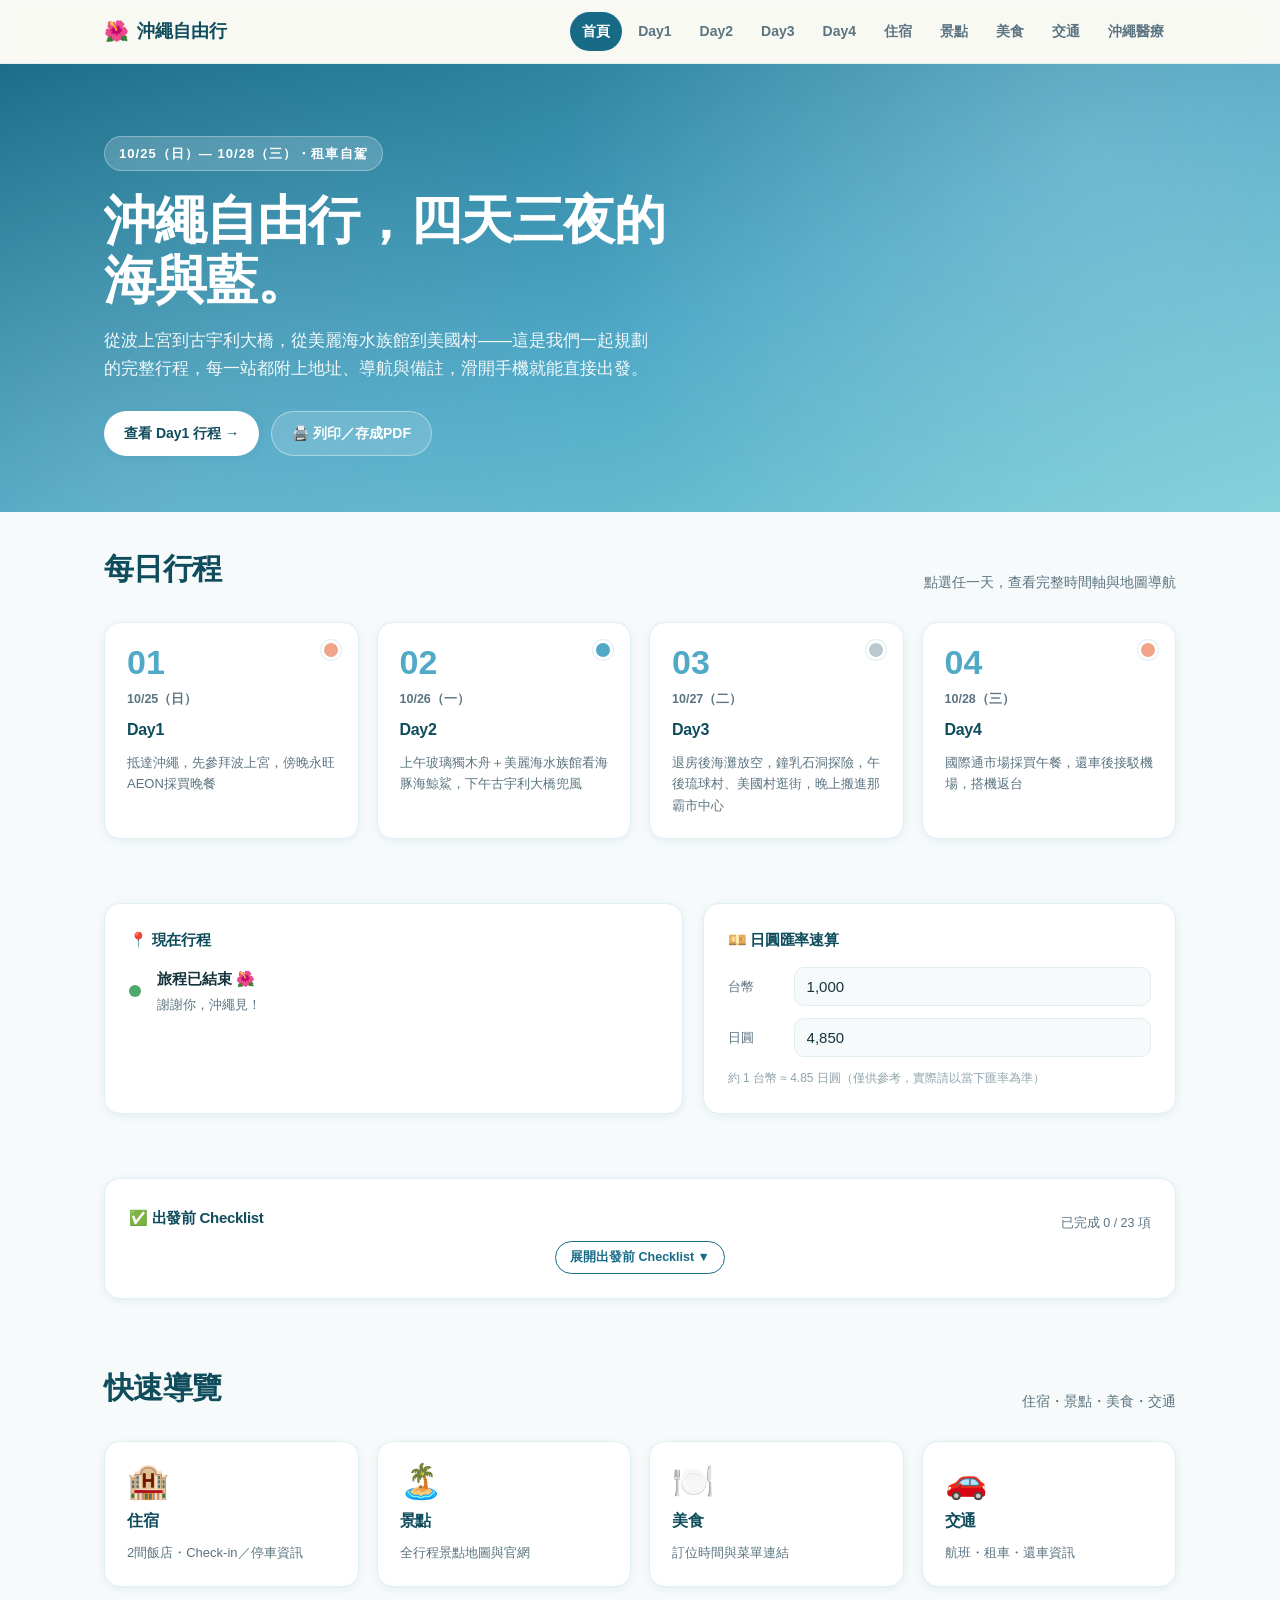
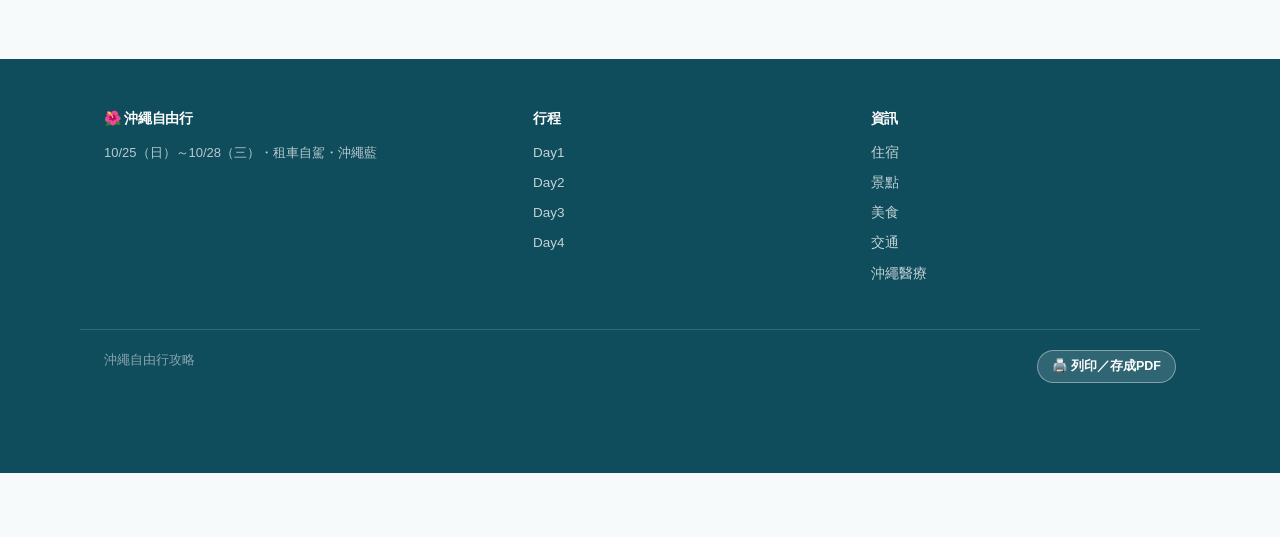
==== index.html @ fcba40c4 "Commit message" ====
<!DOCTYPE html>
<html lang="zh-Hant">
<head>
<meta charset="UTF-8">
<meta name="viewport" content="width=device-width, initial-scale=1.0, viewport-fit=cover">
<title>沖繩自由行攻略｜10/25–10/28</title>
<meta name="description" content="沖繩自由行完整攻略：每日時間軸、住宿、景點、美食、交通與 Google Maps 導航一次搞定。">
<link rel="stylesheet" href="assets/style.css">
</head>
<body>

<header class="site-header">
  <div class="container">
    <a href="index.html" class="brand"><span class="flag">🌺</span>沖繩自由行</a>
    <nav class="main-nav">
      <a href="index.html">首頁</a>
      <a href="day01.html">Day1</a>
      <a href="day02.html">Day2</a>
      <a href="day03.html">Day3</a>
      <a href="day04.html">Day4</a>
      <a href="hotel.html">住宿</a>
      <a href="attractions.html">景點</a>
      <a href="food.html">美食</a>
      <a href="traffic.html">交通</a>
      <a href="medical.html">沖繩醫療</a>
    </nav>
    <button class="nav-toggle" aria-label="選單">☰</button>
  </div>
</header>

<section class="hero">
  <div class="container">
    <span class="hero-eyebrow">10/25（日）— 10/28（三）・租車自駕</span>
    <h1>沖繩自由行，四天三夜的<br>海與藍。</h1>
    <p class="lead">從波上宮到古宇利大橋，從美麗海水族館到美國村——這是我們一起規劃的完整行程，每一站都附上地址、導航與備註，滑開手機就能直接出發。</p>
    <div class="btn-row">
      <a class="btn btn-primary" href="day01.html">查看 Day1 行程 →</a>
      <button class="btn btn-ghost" data-print>🖨️ 列印／存成PDF</button>
    </div>
  </div>
</section>

<section class="section-tight">
  <div class="container">
    <div class="section-head">
      <h2>每日行程</h2>
      <span class="sub">點選任一天，查看完整時間軸與地圖導航</span>
    </div>
    <div class="day-grid" id="day-grid"><!-- JS render --></div>
  </div>
</section>

<section class="section-tight">
  <div class="container">
    <div class="widget-grid">
      <div class="widget-card">
        <h3>📍 現在行程</h3>
        <div id="next-up-widget"><!-- JS render --></div>
      </div>
      <div class="widget-card">
        <h3>💴 日圓匯率速算</h3>
        <div class="converter-row">
          <label for="conv-twd">台幣</label>
          <input id="conv-twd" type="text" inputmode="decimal" placeholder="TWD">
        </div>
        <div class="converter-row">
          <label for="conv-jpy">日圓</label>
          <input id="conv-jpy" type="text" inputmode="decimal" placeholder="JPY">
        </div>
        <div class="converter-rate" id="conv-rate-label"></div>
      </div>
    </div>
  </div>
</section>

<section class="section-tight">
  <div class="container">
    <div class="widget-card">
      <div style="display:flex;justify-content:space-between;align-items:center;flex-wrap:wrap;gap:10px">
        <h3 style="margin-bottom:0">✅ 出發前 Checklist</h3>
        <span class="checklist-progress" id="checklist-progress"></span>
      </div>
      <div class="checklist-toggle-wrap">
        <button class="btn btn-outline btn-sm" id="checklist-toggle">展開出發前 Checklist ▼</button>
      </div>
      <div class="checklist-groups" id="checklist-groups"><!-- JS render --></div>
    </div>
  </div>
</section>

<section class="section-tight">
  <div class="container">
    <div class="section-head">
      <h2>快速導覽</h2>
      <span class="sub">住宿・景點・美食・交通</span>
    </div>
    <div class="day-grid">
      <a class="day-card" href="hotel.html"><div class="num">🏨</div><h3>住宿</h3><p>2間飯店・Check-in／停車資訊</p></a>
      <a class="day-card" href="attractions.html"><div class="num">🏝️</div><h3>景點</h3><p>全行程景點地圖與官網</p></a>
      <a class="day-card" href="food.html"><div class="num">🍽️</div><h3>美食</h3><p>訂位時間與菜單連結</p></a>
      <a class="day-card" href="traffic.html"><div class="num">🚗</div><h3>交通</h3><p>航班・租車・還車資訊</p></a>
    </div>
  </div>
</section>

<footer class="site-footer">
  <div class="container footer-grid">
    <div>
      <h4>🌺 沖繩自由行</h4>
      <p style="font-size:13px;color:rgba(255,255,255,.7)">10/25（日）～10/28（三）・租車自駕・沖繩藍</p>
    </div>
    <div>
      <h4>行程</h4>
      <a href="day01.html">Day1</a>
      <a href="day02.html">Day2</a>
      <a href="day03.html">Day3</a>
      <a href="day04.html">Day4</a>
    </div>
    <div>
      <h4>資訊</h4>
      <a href="hotel.html">住宿</a>
      <a href="attractions.html">景點</a>
      <a href="food.html">美食</a>
      <a href="traffic.html">交通</a>
      <a href="medical.html">沖繩醫療</a>
    </div>
  </div>
  <div class="container footer-bottom">
    <span>沖繩自由行攻略</span>
    <button class="btn btn-ghost btn-sm no-print" data-print>🖨️ 列印／存成PDF</button>
  </div>
</footer>

<script>const PAGE_TYPE = "index";</script>
<script src="assets/data.js"></script>
<script src="assets/render.js"></script>
<script src="assets/main.js"></script>
</body>
</html>
---- assets/style.css ----
/* =========================================================
   沖繩自由行網站 — 共用樣式
   風格：Apple 風格、留白、大圖片、乾淨排版
   色系：沖繩藍（乾淨柔和清爽）
   ========================================================= */

:root {
  /* Color System */
  --color-primary: #176B87;       /* 沖繩海洋藍 */
  --color-primary-dark: #0F4C5C;
  --color-primary-light: #4FA9C7;
  --color-lagoon: #7FD1D9;        /* 淺礁湖藍 */
  --color-sand: #FBF8F2;          /* 沙灘白 */
  --color-coral: #F2A488;         /* 珊瑚橘（強調色） */
  --color-bg: #F6FAFB;
  --color-surface: #FFFFFF;
  --color-border: #E1EEF2;
  --color-text: #16333D;
  --color-text-muted: #5B7480;
  --color-text-faint: #90A4AC;
  --color-success: #4FA96B;

  /* Typography */
  --font-display: -apple-system, BlinkMacSystemFont, "SF Pro Display", "PingFang TC", "Noto Sans TC", "Helvetica Neue", Arial, sans-serif;
  --font-body: -apple-system, BlinkMacSystemFont, "SF Pro Text", "PingFang TC", "Noto Sans TC", "Helvetica Neue", Arial, sans-serif;

  /* Layout */
  --radius-sm: 10px;
  --radius-md: 16px;
  --radius-lg: 24px;
  --shadow-sm: 0 2px 10px rgba(23, 107, 135, 0.08);
  --shadow-md: 0 8px 30px rgba(23, 107, 135, 0.12);
  --shadow-lg: 0 20px 60px rgba(23, 107, 135, 0.16);
  --max-width: 1120px;
  --header-height: 64px;
}

* { box-sizing: border-box; }
html { scroll-behavior: smooth; }

body {
  margin: 0;
  font-family: var(--font-body);
  background: var(--color-bg);
  color: var(--color-text);
  line-height: 1.65;
  -webkit-font-smoothing: antialiased;
  padding-bottom: 64px; /* space for mobile next-stop bar */
}

img { max-width: 100%; display: block; }

a { color: inherit; text-decoration: none; }

h1, h2, h3, h4 {
  font-family: var(--font-display);
  font-weight: 700;
  letter-spacing: -0.02em;
  margin: 0 0 .5em;
  color: var(--color-primary-dark);
}

p { margin: 0 0 1em; }

.container {
  max-width: var(--max-width);
  margin: 0 auto;
  padding: 0 24px;
}

/* ---------------- Header ---------------- */
.site-header {
  position: sticky;
  top: 0;
  z-index: 100;
  height: var(--header-height);
  display: flex;
  align-items: center;
  background: rgba(251, 248, 242, 0.82);
  backdrop-filter: saturate(180%) blur(16px);
  -webkit-backdrop-filter: saturate(180%) blur(16px);
  border-bottom: 1px solid var(--color-border);
}

.site-header .container {
  display: flex;
  align-items: center;
  justify-content: space-between;
  width: 100%;
}

.brand {
  font-family: var(--font-display);
  font-weight: 800;
  font-size: 18px;
  color: var(--color-primary-dark);
  display: flex;
  align-items: center;
  gap: 8px;
  white-space: nowrap;
}
.brand .flag { font-size: 20px; }

.nav-toggle {
  display: none;
  background: none;
  border: none;
  font-size: 24px;
  color: var(--color-primary-dark);
  cursor: pointer;
  padding: 8px;
}

.main-nav {
  display: flex;
  align-items: center;
  gap: 4px;
  flex-wrap: wrap;
}

.main-nav a {
  font-size: 14px;
  font-weight: 600;
  color: var(--color-text-muted);
  padding: 8px 12px;
  border-radius: 999px;
  transition: background .15s ease, color .15s ease;
  white-space: nowrap;
}

.main-nav a:hover,
.main-nav a.active {
  background: var(--color-primary);
  color: #fff;
}

/* ---------------- Hero ---------------- */
.hero {
  position: relative;
  padding: 72px 0 56px;
  overflow: hidden;
  background: linear-gradient(160deg, var(--color-primary) 0%, var(--color-primary-light) 55%, var(--color-lagoon) 100%);
  color: #fff;
}

.hero::after {
  content: "";
  position: absolute;
  inset: 0;
  background: radial-gradient(circle at 85% 20%, rgba(255,255,255,.18), transparent 45%),
              radial-gradient(circle at 10% 90%, rgba(255,255,255,.12), transparent 40%);
  pointer-events: none;
}

.hero .container { position: relative; z-index: 1; }

.hero-eyebrow {
  display: inline-flex;
  align-items: center;
  gap: 8px;
  font-size: 13px;
  font-weight: 700;
  letter-spacing: .08em;
  text-transform: uppercase;
  background: rgba(255,255,255,.18);
  border: 1px solid rgba(255,255,255,.3);
  padding: 6px 14px;
  border-radius: 999px;
  margin-bottom: 20px;
}

.hero h1 {
  color: #fff;
  font-size: clamp(32px, 5vw, 52px);
  line-height: 1.15;
  max-width: 720px;
  margin-bottom: 16px;
}

.hero p.lead {
  color: rgba(255,255,255,.92);
  font-size: 17px;
  max-width: 560px;
  margin-bottom: 28px;
}

.hero-day-hero {
  padding: 56px 0 40px;
}
.hero-day-hero .day-badge {
  display: inline-block;
  font-size: 15px;
  font-weight: 700;
  padding: 6px 16px;
  border-radius: 999px;
  background: rgba(255,255,255,.2);
  border: 1px solid rgba(255,255,255,.32);
  margin-bottom: 14px;
}
.hero-day-hero .meal-strip {
  display: flex;
  gap: 14px;
  flex-wrap: wrap;
  margin-top: 22px;
}
.hero-day-hero .meal-strip span {
  background: rgba(255,255,255,.14);
  border: 1px solid rgba(255,255,255,.25);
  border-radius: var(--radius-sm);
  padding: 10px 14px;
  font-size: 13px;
  line-height: 1.4;
}
.hero-day-hero .meal-strip b { display:block; font-size: 11px; opacity: .8; font-weight:600; margin-bottom:2px;}

/* ---------------- Buttons ---------------- */
.btn {
  display: inline-flex;
  align-items: center;
  gap: 8px;
  font-family: var(--font-display);
  font-weight: 600;
  font-size: 14px;
  padding: 11px 20px;
  border-radius: 999px;
  border: none;
  cursor: pointer;
  transition: transform .15s ease, box-shadow .15s ease, background .15s ease;
  white-space: nowrap;
}
.btn:active { transform: scale(.97); }

.btn-primary {
  background: #fff;
  color: var(--color-primary-dark);
  box-shadow: var(--shadow-sm);
}
.btn-primary:hover { box-shadow: var(--shadow-md); }

.btn-ghost {
  background: rgba(255,255,255,.14);
  color: #fff;
  border: 1px solid rgba(255,255,255,.4);
}
.btn-ghost:hover { background: rgba(255,255,255,.24); }

.btn-outline {
  background: transparent;
  color: var(--color-primary);
  border: 1.5px solid var(--color-primary);
}
.btn-outline:hover { background: var(--color-primary); color: #fff; }

.btn-sm { padding: 7px 14px; font-size: 12.5px; }

.btn-row { display: flex; gap: 12px; flex-wrap: wrap; }

/* ---------------- Sections ---------------- */
section { padding: 56px 0; }
.section-tight { padding: 32px 0; }

.section-head {
  display: flex;
  justify-content: space-between;
  align-items: flex-end;
  flex-wrap: wrap;
  gap: 12px;
  margin-bottom: 28px;
}
.section-head h2 { margin: 0; font-size: clamp(22px, 3vw, 30px); }
.section-head .sub { color: var(--color-text-muted); font-size: 14px; }

/* ---------------- Day Quick Nav Cards (index) ---------------- */
.day-grid {
  display: grid;
  grid-template-columns: repeat(4, 1fr);
  gap: 18px;
}
.day-card {
  background: var(--color-surface);
  border-radius: var(--radius-md);
  padding: 22px;
  box-shadow: var(--shadow-sm);
  border: 1px solid var(--color-border);
  transition: transform .18s ease, box-shadow .18s ease;
  position: relative;
  overflow: hidden;
}
.day-card:hover { transform: translateY(-4px); box-shadow: var(--shadow-md); }
.day-card .num {
  font-family: var(--font-display);
  font-size: 34px;
  font-weight: 800;
  color: var(--color-primary-light);
  line-height: 1;
  margin-bottom: 10px;
}
.day-card .date { font-size: 12.5px; color: var(--color-text-muted); font-weight: 600; margin-bottom: 8px; }
.day-card h3 { font-size: 16px; margin-bottom: 8px; }
.day-card p { font-size: 13px; color: var(--color-text-muted); margin-bottom: 0; }
.day-card .outfit-dot {
  position: absolute; top: 20px; right: 20px;
  width: 14px; height: 14px; border-radius: 50%;
  box-shadow: 0 0 0 3px #fff, 0 0 0 4px var(--color-border);
}
.day-card.is-today { border-color: var(--color-coral); box-shadow: 0 0 0 3px rgba(242,164,136,.3), var(--shadow-md); }
.day-card.is-today::before {
  content: "現在";
  position: absolute; top: 0; left: 0;
  background: var(--color-coral); color: #fff;
  font-size: 11px; font-weight: 700;
  padding: 4px 10px; border-bottom-right-radius: 10px;
}

/* ---------------- Utility widgets (index) ---------------- */
.widget-grid {
  display: grid;
  grid-template-columns: 1.1fr .9fr;
  gap: 20px;
}
.widget-card {
  background: var(--color-surface);
  border: 1px solid var(--color-border);
  border-radius: var(--radius-md);
  padding: 24px;
  box-shadow: var(--shadow-sm);
}
.widget-card h3 {
  font-size: 15px;
  display: flex; align-items: center; gap: 8px;
  margin-bottom: 14px;
}

/* next-up widget */
.next-up { display: flex; align-items: center; gap: 16px; }
.next-up .pulse-dot {
  width: 12px; height: 12px; border-radius: 50%;
  background: var(--color-coral);
  box-shadow: 0 0 0 0 rgba(242,164,136,.6);
  animation: pulse 1.8s infinite;
  flex-shrink: 0;
}
@keyframes pulse {
  0% { box-shadow: 0 0 0 0 rgba(242,164,136,.55); }
  70% { box-shadow: 0 0 0 12px rgba(242,164,136,0); }
  100% { box-shadow: 0 0 0 0 rgba(242,164,136,0); }
}
.next-up-title { font-weight: 700; font-size: 15px; margin-bottom: 2px; }
.next-up-meta { font-size: 13px; color: var(--color-text-muted); }

/* currency converter */
.converter-row { display: flex; align-items: center; gap: 10px; margin-bottom: 12px; }
.converter-row input {
  flex: 1;
  border: 1.5px solid var(--color-border);
  border-radius: var(--radius-sm);
  padding: 10px 12px;
  font-size: 15px;
  font-family: var(--font-body);
  background: var(--color-bg);
  color: var(--color-text);
}
.converter-row input:focus { outline: none; border-color: var(--color-primary-light); }
.converter-row label { font-size: 13px; color: var(--color-text-muted); width: 56px; }
.converter-rate { font-size: 12px; color: var(--color-text-faint); }
.converter-swap {
  border: none; background: var(--color-bg-alt, #EEF6F8); color: var(--color-primary);
  border-radius: 50%; width: 34px; height: 34px; cursor: pointer; font-size: 14px;
  display:flex; align-items:center; justify-content:center;
}

/* checklist */
.checklist-toggle-wrap { text-align: center; margin-top: 8px; }
.checklist-groups { display: none; margin-top: 18px; }
.checklist-groups.open { display: block; }
.checklist-group { margin-bottom: 18px; }
.checklist-group h4 { font-size: 13.5px; color: var(--color-primary); margin-bottom: 8px; }
.checklist-item {
  display: flex; align-items: center; gap: 10px;
  padding: 9px 0;
  border-bottom: 1px dashed var(--color-border);
  font-size: 14px;
}
.checklist-item input { width: 18px; height: 18px; accent-color: var(--color-primary); flex-shrink:0; }
.checklist-item.checked span { text-decoration: line-through; color: var(--color-text-faint); }
.checklist-progress { font-size: 12.5px; color: var(--color-text-muted); margin-top: 10px; }

/* ---------------- Timeline ---------------- */
.timeline {
  position: relative;
  margin-top: 8px;
  padding-left: 34px;
}
.timeline::before {
  content: "";
  position: absolute;
  left: 9px; top: 6px; bottom: 6px;
  width: 2px;
  background: linear-gradient(var(--color-primary-light), var(--color-lagoon));
  border-radius: 2px;
}
.timeline-item {
  position: relative;
  margin-bottom: 22px;
}
.timeline-item::before {
  content: "";
  position: absolute;
  left: -34px; top: 6px;
  width: 18px; height: 18px;
  border-radius: 50%;
  background: #fff;
  border: 3px solid var(--color-primary-light);
}
.timeline-item.is-current::before {
  border-color: var(--color-coral);
  background: var(--color-coral);
  box-shadow: 0 0 0 5px rgba(242,164,136,.28);
}
.timeline-item.is-current .stop-card { border-color: var(--color-coral); box-shadow: 0 0 0 3px rgba(242,164,136,.18), var(--shadow-md); }

.stop-card {
  background: var(--color-surface);
  border: 1px solid var(--color-border);
  border-radius: var(--radius-md);
  padding: 20px 22px;
  box-shadow: var(--shadow-sm);
}
.stop-time {
  display: inline-block;
  font-size: 12.5px;
  font-weight: 700;
  color: var(--color-primary);
  background: #EAF5F8;
  padding: 4px 10px;
  border-radius: 999px;
  margin-bottom: 10px;
  white-space: pre-line;
}
.stop-card.is-current .stop-time { background: var(--color-coral); color: #fff; }
.stop-title { font-size: 17px; font-weight: 700; margin-bottom: 6px; color: var(--color-text); }
.stop-detail { font-size: 14px; color: var(--color-text-muted); margin-bottom: 10px; white-space: pre-line; }
.stop-meta {
  display: flex; flex-wrap: wrap; gap: 8px 18px;
  font-size: 13px; color: var(--color-text-muted); margin-bottom: 10px;
}
.stop-meta .meta-item { display: flex; align-items: center; gap: 6px; }
.stop-address {
  font-size: 13px; color: var(--color-text-muted);
  background: var(--color-bg);
  border: 1px dashed var(--color-border);
  border-radius: var(--radius-sm);
  padding: 10px 12px;
  margin-bottom: 12px;
  white-space: pre-line;
}
.stop-note {
  font-size: 12.5px; color: var(--color-text-faint);
  white-space: pre-line;
  margin-bottom: 12px;
  border-left: 3px solid var(--color-lagoon);
  padding-left: 10px;
}
.stop-actions { display: flex; flex-wrap: wrap; gap: 8px; }
.chip-btn {
  display: inline-flex; align-items: center; gap: 6px;
  font-size: 12.5px; font-weight: 600;
  padding: 7px 12px;
  border-radius: 999px;
  border: 1px solid var(--color-border);
  background: var(--color-bg);
  color: var(--color-primary-dark);
  cursor: pointer;
  transition: background .15s ease, border-color .15s ease;
}
.chip-btn:hover { background: #EAF5F8; border-color: var(--color-primary-light); }
.chip-btn.copied { background: var(--color-success); color: #fff; border-color: var(--color-success); }

/* ---------------- Cards (attractions/food/hotel) ---------------- */
.card-grid {
  display: grid;
  grid-template-columns: repeat(3, 1fr);
  gap: 22px;
}
.card {
  background: var(--color-surface);
  border-radius: var(--radius-md);
  overflow: hidden;
  border: 1px solid var(--color-border);
  box-shadow: var(--shadow-sm);
  transition: transform .18s ease, box-shadow .18s ease;
  display: flex; flex-direction: column;
}
.card:hover { transform: translateY(-4px); box-shadow: var(--shadow-md); }
.card-media {
  aspect-ratio: 4 / 3;
  background: linear-gradient(135deg, var(--color-primary-light), var(--color-lagoon));
  position: relative;
  overflow: hidden;
  display: flex; align-items: center; justify-content: center;
}
.card-media img { width: 100%; height: 100%; object-fit: cover; }
.card-media .fallback-icon { font-size: 40px; color: rgba(255,255,255,.85); }
.card-media .day-tag {
  position: absolute; top: 10px; left: 10px;
  background: rgba(255,255,255,.92);
  color: var(--color-primary-dark);
  font-size: 11.5px; font-weight: 700;
  padding: 4px 10px; border-radius: 999px;
}
.card-body { padding: 18px 20px 20px; flex: 1; display: flex; flex-direction: column; }
.card-body h3 { font-size: 16.5px; margin-bottom: 6px; }
.card-body .type { font-size: 12.5px; color: var(--color-primary); font-weight: 600; margin-bottom: 8px; }
.card-body .stay { font-size: 12.5px; color: var(--color-text-faint); margin-bottom: 10px; }
.card-body .note { font-size: 12.5px; color: var(--color-text-muted); margin-bottom: 12px; }
.card-body .stop-address { margin-bottom: 12px; }
.card-actions { margin-top: auto; display: flex; flex-wrap: wrap; gap: 8px; }

/* Hotel detail card (bigger) */
.hotel-card {
  display: grid;
  grid-template-columns: 1fr 1.3fr;
  gap: 0;
  background: var(--color-surface);
  border-radius: var(--radius-lg);
  overflow: hidden;
  border: 1px solid var(--color-border);
  box-shadow: var(--shadow-sm);
  margin-bottom: 28px;
}
.hotel-card .card-media { aspect-ratio: auto; height: 100%; min-height: 260px; }
.hotel-card .hotel-body { padding: 30px 32px; }
.hotel-card .hotel-meta {
  display: grid; grid-template-columns: 1fr 1fr; gap: 14px 24px;
  margin: 18px 0; padding: 18px 0;
  border-top: 1px solid var(--color-border);
  border-bottom: 1px solid var(--color-border);
}
.hotel-meta .meta-label { font-size: 11.5px; color: var(--color-text-faint); font-weight: 700; text-transform: uppercase; letter-spacing: .04em; margin-bottom: 3px; }
.hotel-meta .meta-value { font-size: 13.5px; color: var(--color-text); }

/* ---------------- Traffic page ---------------- */
.flight-card {
  display: flex; justify-content: space-between; align-items: center;
  background: var(--color-surface);
  border: 1px solid var(--color-border);
  border-radius: var(--radius-md);
  padding: 22px 26px;
  margin-bottom: 16px;
  box-shadow: var(--shadow-sm);
  flex-wrap: wrap; gap: 14px;
}
.flight-card .leg-badge {
  font-size: 12px; font-weight: 700; color: #fff;
  background: var(--color-primary); padding: 5px 12px; border-radius: 999px;
}
.flight-card .route { font-size: 17px; font-weight: 700; margin: 8px 0 4px; }
.flight-card .flight-meta { font-size: 13px; color: var(--color-text-muted); }
.flight-card .flight-time { text-align: right; }
.flight-card .flight-time .big { font-size: 20px; font-weight: 800; color: var(--color-primary-dark); }

/* ---------------- Footer ---------------- */
.site-footer {
  background: var(--color-primary-dark);
  color: rgba(255,255,255,.85);
  padding: 48px 0 90px;
  margin-top: 40px;
}
.footer-grid {
  display: grid;
  grid-template-columns: 1.3fr 1fr 1fr;
  gap: 32px;
}
.site-footer h4 { color: #fff; font-size: 14px; margin-bottom: 12px; }
.site-footer a { color: rgba(255,255,255,.75); font-size: 13.5px; display: block; margin-bottom: 8px; }
.site-footer a:hover { color: #fff; }
.footer-bottom {
  margin-top: 36px; padding-top: 20px;
  border-top: 1px solid rgba(255,255,255,.15);
  font-size: 12.5px; color: rgba(255,255,255,.5);
  display: flex; justify-content: space-between; flex-wrap: wrap; gap: 8px;
}

/* ---------------- Mobile next-stop sticky bar ---------------- */
.mobile-next-bar {
  position: fixed; left: 0; right: 0; bottom: 0;
  background: rgba(23,107,135,.96);
  backdrop-filter: blur(10px);
  color: #fff;
  padding: 10px 16px;
  display: none;
  align-items: center; justify-content: space-between; gap: 12px;
  z-index: 200;
  box-shadow: 0 -6px 24px rgba(0,0,0,.15);
}
.mobile-next-bar .label { font-size: 11px; opacity: .8; }
.mobile-next-bar .title { font-size: 13.5px; font-weight: 700; }
.mobile-next-bar .btn { padding: 8px 14px; font-size: 12.5px; }

/* ---------------- Toast ---------------- */
.toast {
  position: fixed; left: 50%; bottom: 90px;
  transform: translate(-50%, 20px);
  background: var(--color-primary-dark);
  color: #fff;
  padding: 10px 18px;
  border-radius: 999px;
  font-size: 13px;
  opacity: 0;
  pointer-events: none;
  transition: opacity .25s ease, transform .25s ease;
  z-index: 300;
  white-space: nowrap;
}
.toast.show { opacity: 1; transform: translate(-50%, 0); }

/* ---------------- Print ---------------- */
@media print {
  .site-header, .site-footer, .mobile-next-bar, .toast, .no-print { display: none !important; }
  body { background: #fff; padding-bottom: 0; }
  .hero { background: none !important; color: var(--color-text) !important; padding: 20px 0; }
  .hero h1 { color: var(--color-text) !important; }
  .stop-card, .card, .hotel-card, .flight-card { box-shadow: none; border: 1px solid #ccc; break-inside: avoid; }
}

/* ---------------- Medical table ---------------- */
.med-table {
  width: 100%;
  border-collapse: collapse;
  background: var(--color-surface);
  border-radius: var(--radius-md);
  overflow: hidden;
  box-shadow: var(--shadow-sm);
  margin-bottom: 24px;
  font-size: 13.5px;
}
.med-table th {
  background: var(--color-primary);
  color: #fff;
  text-align: left;
  padding: 12px 14px;
  font-size: 12.5px;
}
.med-table td {
  padding: 12px 14px;
  border-bottom: 1px solid var(--color-border);
  color: var(--color-text-muted);
  vertical-align: top;
}
.med-table tr:last-child td { border-bottom: none; }
.simple-list { padding-left: 20px; margin: 0 0 8px; }
.simple-list li { margin-bottom: 8px; font-size: 14px; color: var(--color-text-muted); }

/* ---------------- Responsive table ---------------- */
@media (max-width: 680px) {
  .med-table { font-size: 12.5px; }
  .med-table th, .med-table td { padding: 9px 10px; }
}

/* ---------------- Responsive ---------------- */
@media (max-width: 980px) {
  .day-grid { grid-template-columns: repeat(2, 1fr); }
  .card-grid { grid-template-columns: repeat(2, 1fr); }
  .widget-grid { grid-template-columns: 1fr; }
  .hotel-card { grid-template-columns: 1fr; }
  .hotel-card .card-media { min-height: 200px; }
  .footer-grid { grid-template-columns: 1fr 1fr; }
}

@media (max-width: 680px) {
  .container { padding: 0 18px; }
  .main-nav {
    position: fixed; top: var(--header-height); left: 0; right: 0;
    background: var(--color-sand);
    flex-direction: column;
    align-items: stretch;
    padding: 10px 18px 18px;
    border-bottom: 1px solid var(--color-border);
    display: none;
    gap: 2px;
    max-height: calc(100vh - var(--header-height));
    overflow-y: auto;
  }
  .main-nav.open { display: flex; }
  .main-nav a { padding: 12px 14px; border-radius: 12px; }
  .nav-toggle { display: block; }
  .day-grid { grid-template-columns: 1fr 1fr; gap: 12px; }
  .card-grid { grid-template-columns: 1fr; }
  .hero { padding: 48px 0 40px; }
  .footer-grid { grid-template-columns: 1fr; }
  .mobile-next-bar { display: flex; }
  .btn, .chip-btn { min-height: 44px; }
  section { padding: 40px 0; }
}
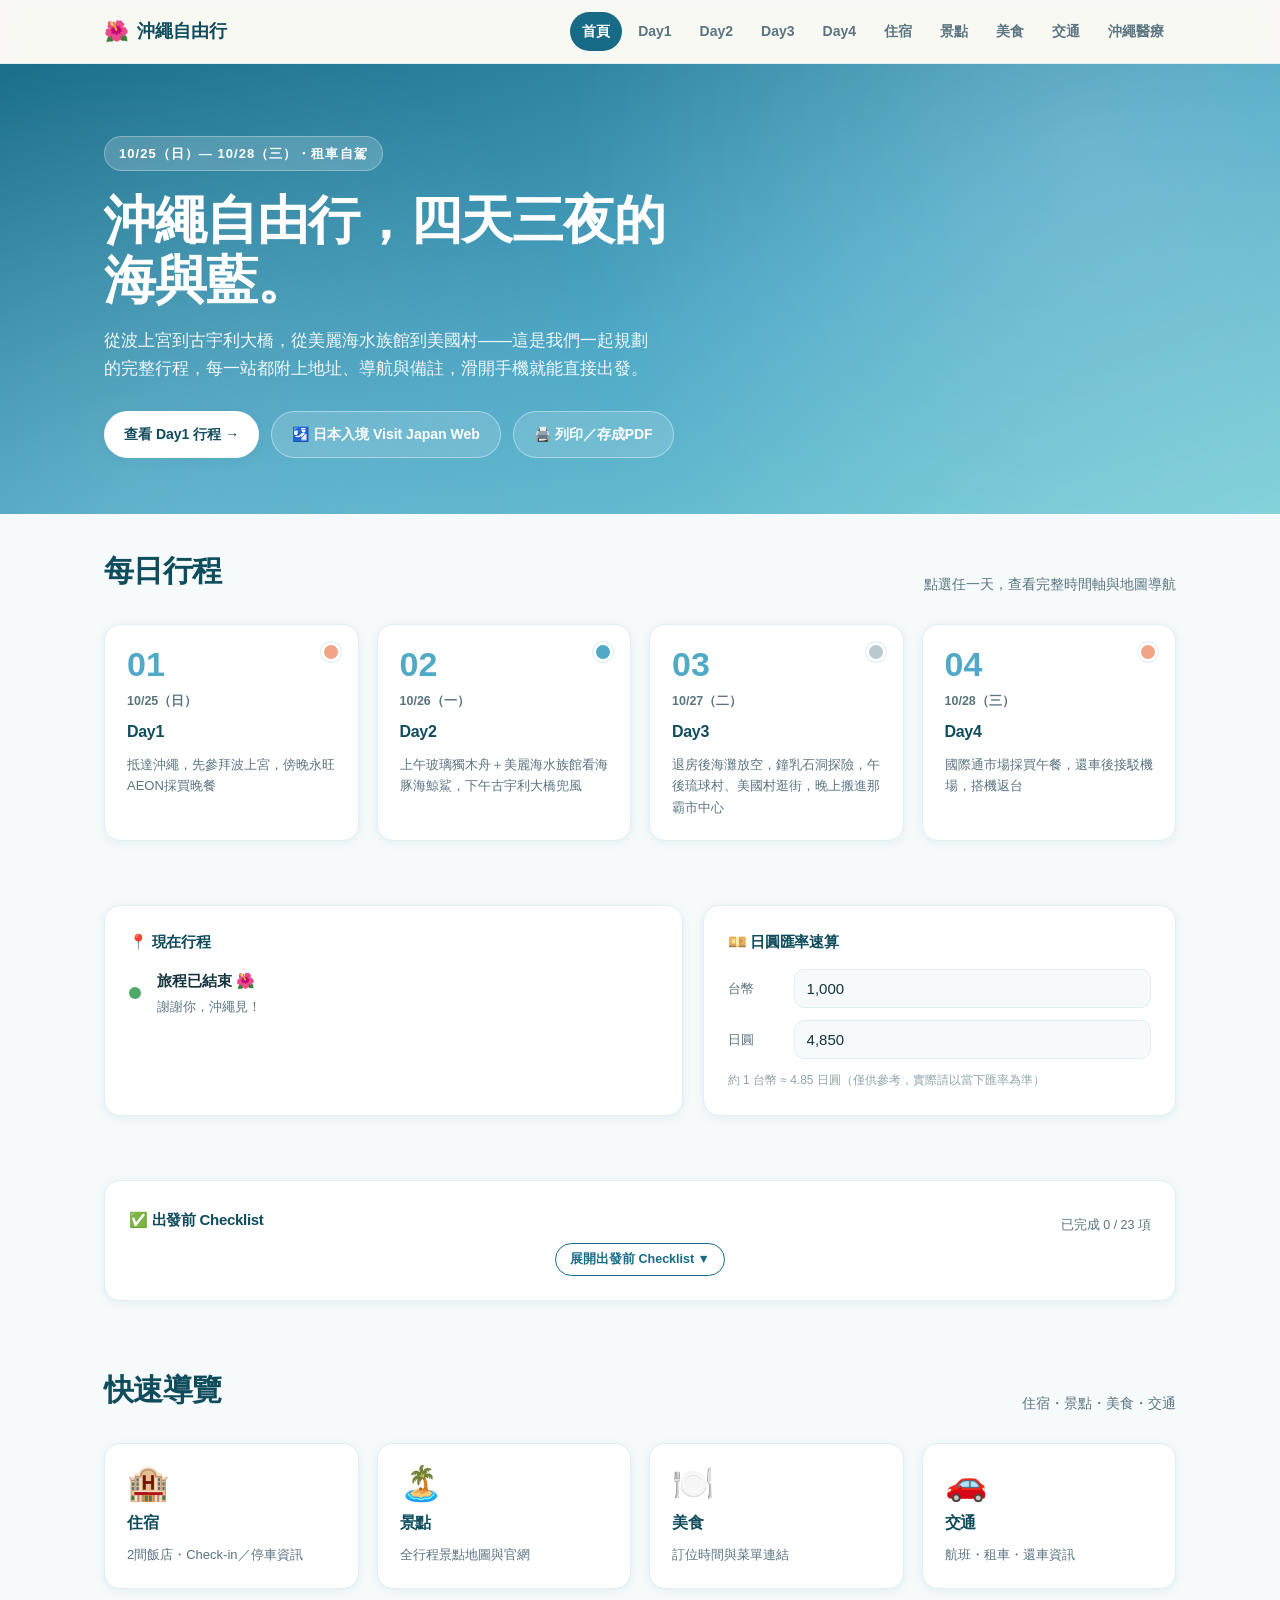
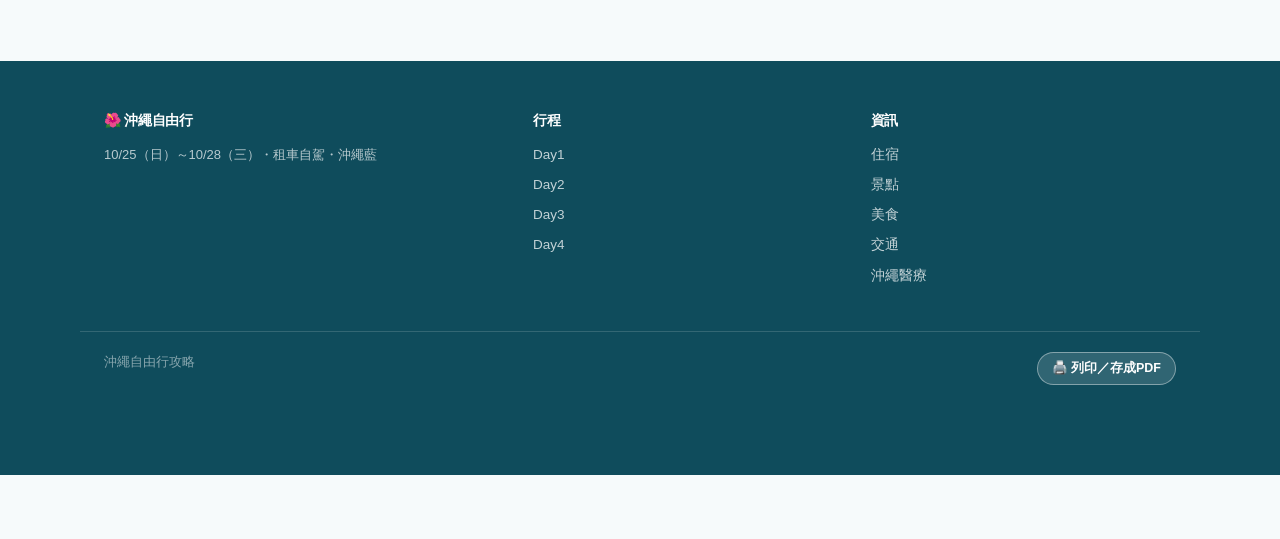
==== commit bb96b19f: "Add files via upload" ====
--- a/index.html
+++ b/index.html
@@ -35,6 +35,7 @@
     <p class="lead">從波上宮到古宇利大橋，從美麗海水族館到美國村——這是我們一起規劃的完整行程，每一站都附上地址、導航與備註，滑開手機就能直接出發。</p>
     <div class="btn-row">
       <a class="btn btn-primary" href="day01.html">查看 Day1 行程 →</a>
+      <a class="btn btn-ghost" href="https://www.vjw.digital.go.jp/main/#/vjwplo001" target="_blank" rel="noopener">🛂 日本入境 Visit Japan Web</a>
       <button class="btn btn-ghost" data-print>🖨️ 列印／存成PDF</button>
     </div>
   </div>
--- a/assets/style.css
+++ b/assets/style.css
@@ -439,7 +439,14 @@
 }
 .stop-card.is-current .stop-time { background: var(--color-coral); color: #fff; }
 .stop-title { font-size: 17px; font-weight: 700; margin-bottom: 6px; color: var(--color-text); }
-.stop-detail { font-size: 14px; color: var(--color-text-muted); margin-bottom: 10px; white-space: pre-line; }
+.stop-detail {
+  font-size: 14px;
+  color: var(--color-text-muted);
+  margin-bottom: 10px;
+  white-space: pre-line;
+  line-height: 1.9;
+  word-break: break-word;
+}
 .stop-meta {
   display: flex; flex-wrap: wrap; gap: 8px 18px;
   font-size: 13px; color: var(--color-text-muted); margin-bottom: 10px;
@@ -497,10 +504,25 @@
   background: linear-gradient(135deg, var(--color-primary-light), var(--color-lagoon));
   position: relative;
   overflow: hidden;
-  display: flex; align-items: center; justify-content: center;
-}
-.card-media img { width: 100%; height: 100%; object-fit: cover; }
-.card-media .fallback-icon { font-size: 40px; color: rgba(255,255,255,.85); }
+}
+.card-media img {
+  position: absolute;
+  inset: 0;
+  width: 100%;
+  height: 100%;
+  object-fit: cover;
+  z-index: 1;
+}
+.card-media .fallback-icon {
+  position: absolute;
+  inset: 0;
+  display: flex;
+  align-items: center;
+  justify-content: center;
+  font-size: 40px;
+  color: rgba(255,255,255,.85);
+  z-index: 0;
+}
 .card-media .day-tag {
   position: absolute; top: 10px; left: 10px;
   background: rgba(255,255,255,.92);
@@ -650,6 +672,41 @@
 .med-table tr:last-child td { border-bottom: none; }
 .simple-list { padding-left: 20px; margin: 0 0 8px; }
 .simple-list li { margin-bottom: 8px; font-size: 14px; color: var(--color-text-muted); }
+
+.hospital-num {
+  display: inline-flex; align-items: center; justify-content: center;
+  width: 24px; height: 24px; border-radius: 50%;
+  background: var(--color-primary); color: #fff;
+  font-size: 12px; font-weight: 800; flex-shrink: 0;
+}
+
+/* hospital location map */
+.hospital-map-wrap {
+  background: var(--color-surface);
+  border: 1px solid var(--color-border);
+  border-radius: var(--radius-md);
+  box-shadow: var(--shadow-sm);
+  padding: 24px;
+  display: grid;
+  grid-template-columns: 220px 1fr;
+  gap: 24px;
+  align-items: center;
+  margin-bottom: 28px;
+}
+.hospital-map-wrap svg { width: 100%; height: auto; display: block; }
+.hospital-map-legend {
+  display: grid;
+  grid-template-columns: 1fr 1fr;
+  gap: 8px 16px;
+  font-size: 12.5px;
+  color: var(--color-text-muted);
+}
+.hospital-map-legend .legend-item { display: flex; align-items: center; gap: 8px; }
+.hospital-map-legend .hospital-num { flex-shrink: 0; }
+@media (max-width: 680px) {
+  .hospital-map-wrap { grid-template-columns: 1fr; }
+  .hospital-map-legend { grid-template-columns: 1fr; }
+}
 
 /* ---------------- Responsive table ---------------- */
 @media (max-width: 680px) {
@@ -691,4 +748,6 @@
   .mobile-next-bar { display: flex; }
   .btn, .chip-btn { min-height: 44px; }
   section { padding: 40px 0; }
-}
+  .stop-detail { font-size: 13.5px; line-height: 2; }
+  .stop-note { line-height: 1.8; }
+}
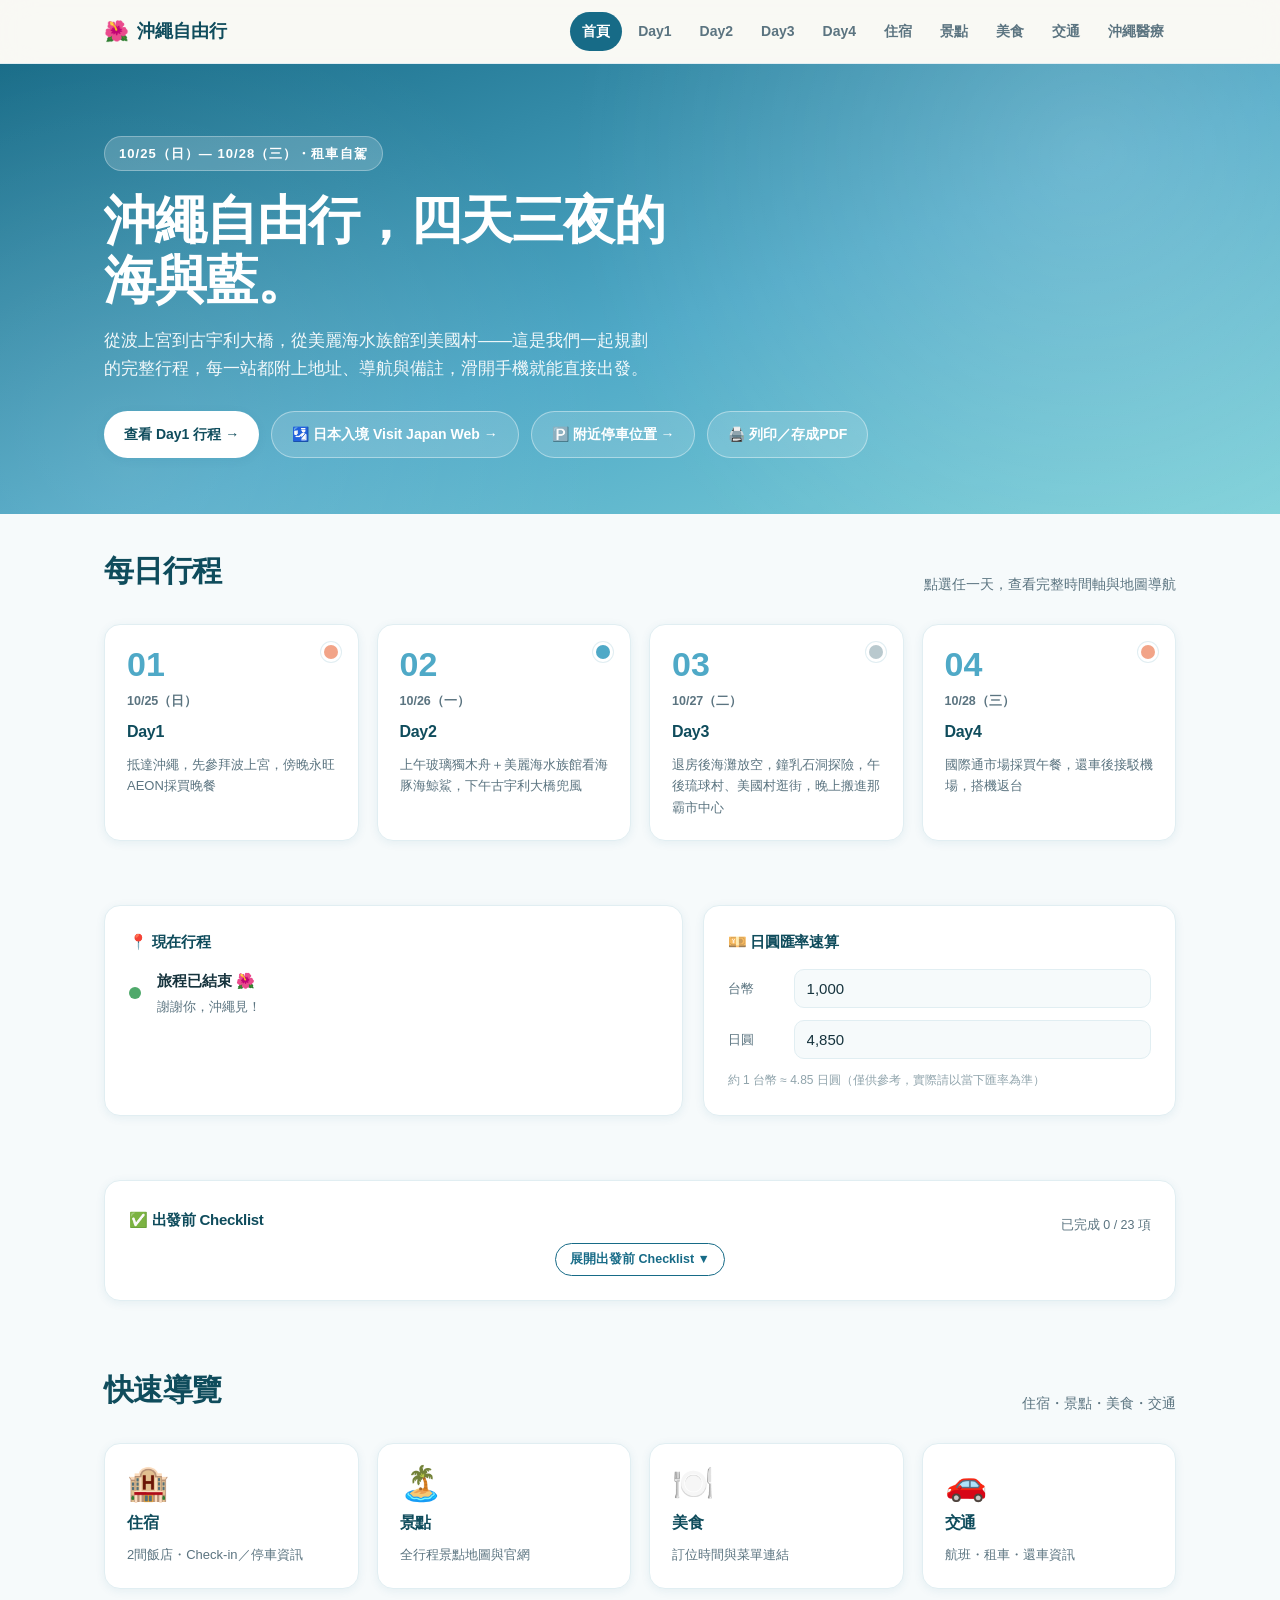
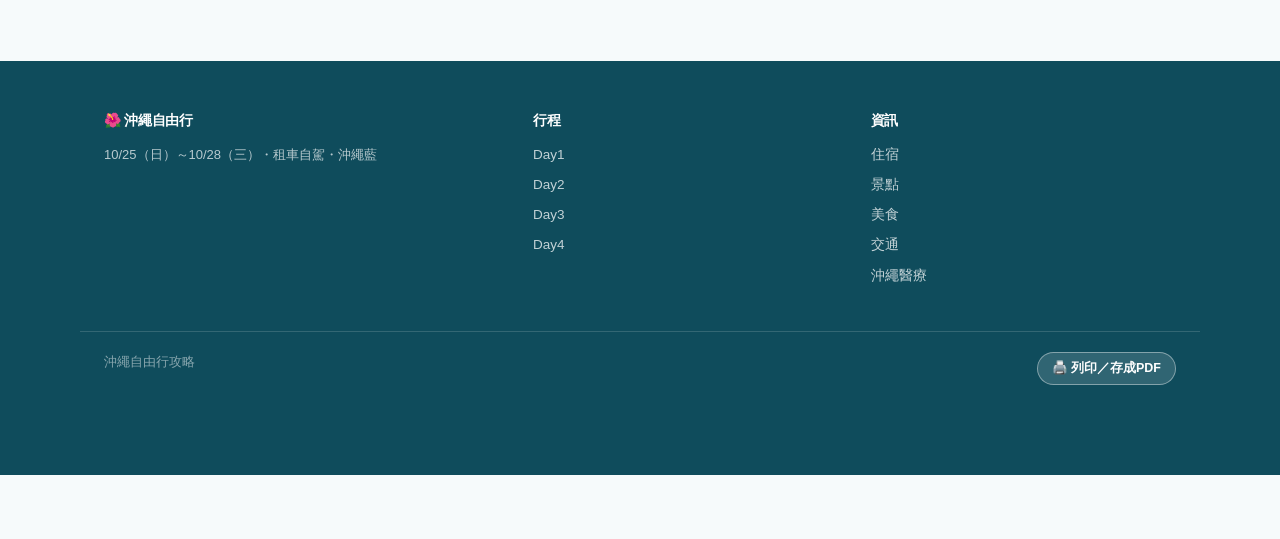
==== commit 28d8a164: "Add files via upload" ====
--- a/index.html
+++ b/index.html
@@ -35,7 +35,8 @@
     <p class="lead">從波上宮到古宇利大橋，從美麗海水族館到美國村——這是我們一起規劃的完整行程，每一站都附上地址、導航與備註，滑開手機就能直接出發。</p>
     <div class="btn-row">
       <a class="btn btn-primary" href="day01.html">查看 Day1 行程 →</a>
-      <a class="btn btn-ghost" href="https://www.vjw.digital.go.jp/main/#/vjwplo001" target="_blank" rel="noopener">🛂 日本入境 Visit Japan Web</a>
+      <a class="btn btn-ghost" href="https://www.vjw.digital.go.jp/main/#/vjwplo001" target="_blank" rel="noopener">🛂 日本入境 Visit Japan Web →</a>
+      <a class="btn btn-ghost" href="https://www.locationsmart.org/?tag=_service_parking&lat=26.217006799735657&lon=127.68794225685427&z=19" target="_blank" rel="noopener">🅿️ 附近停車位置 →</a>
       <button class="btn btn-ghost" data-print>🖨️ 列印／存成PDF</button>
     </div>
   </div>
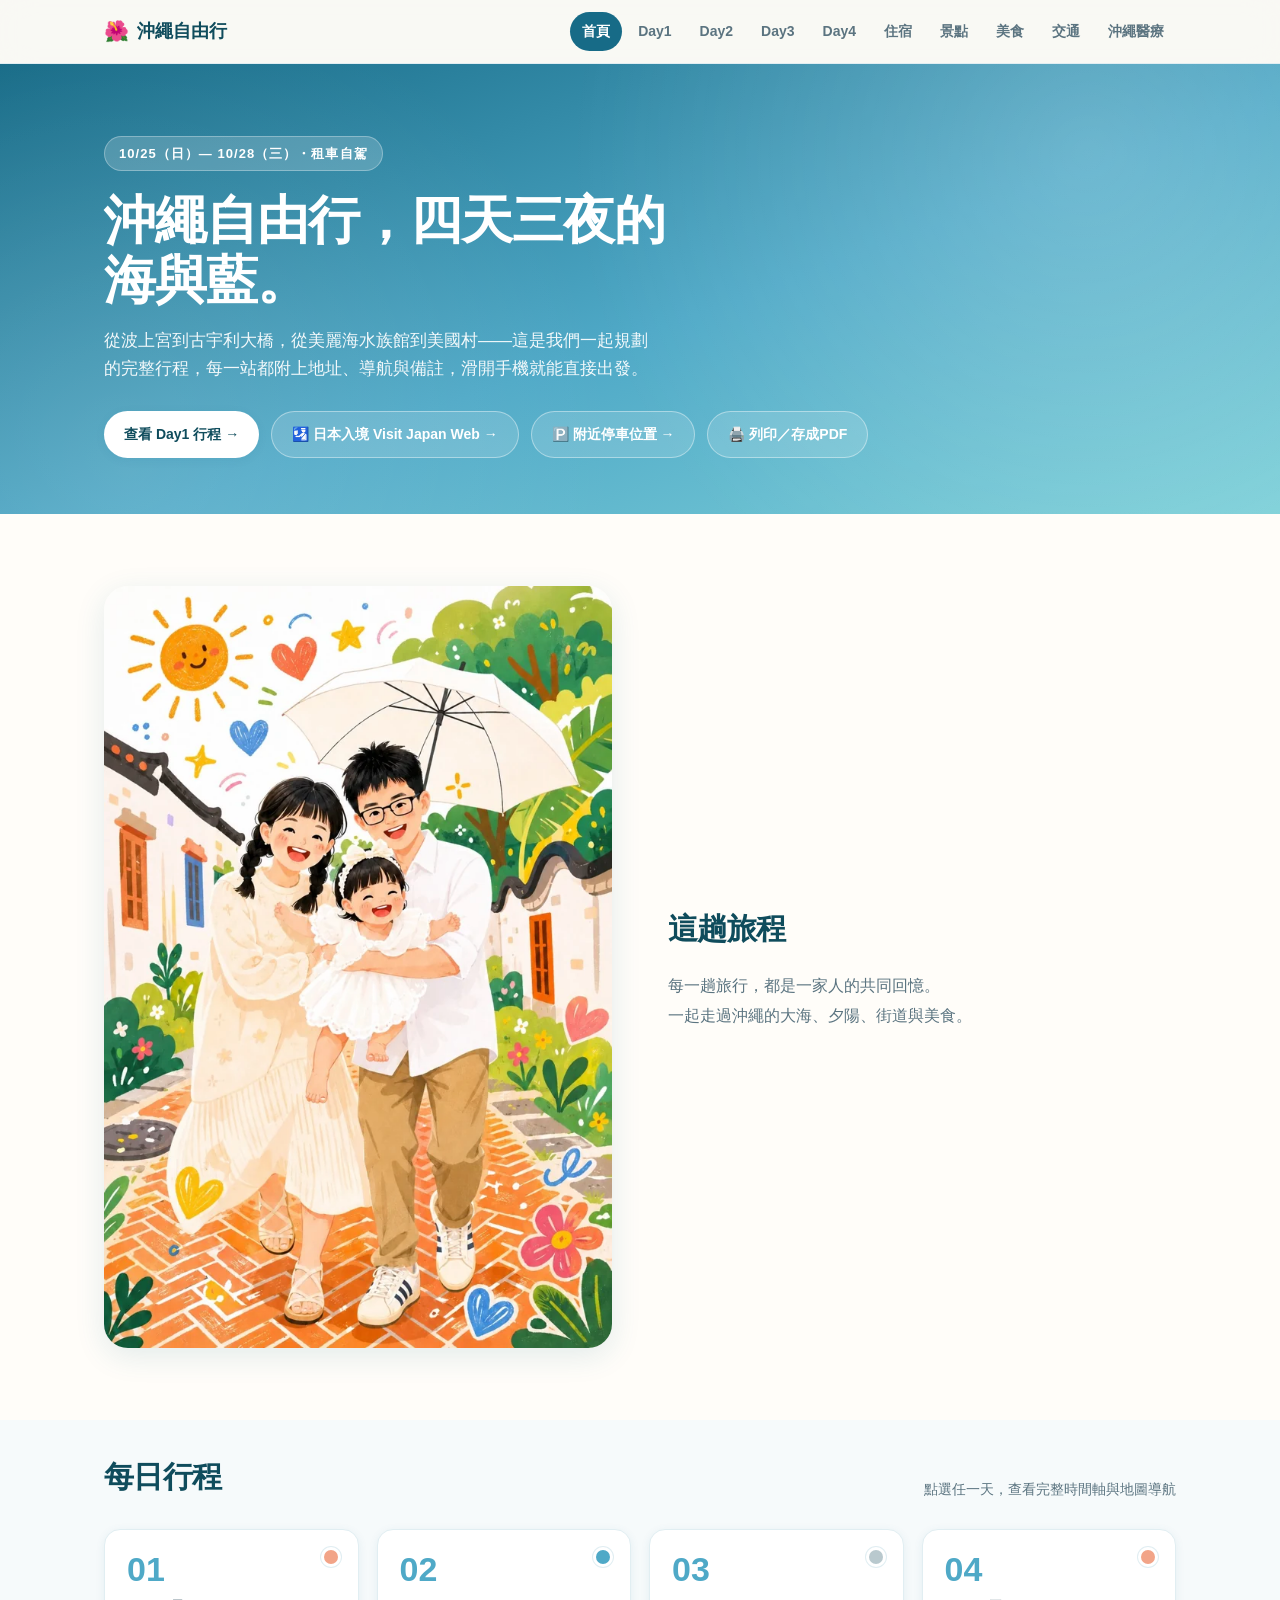
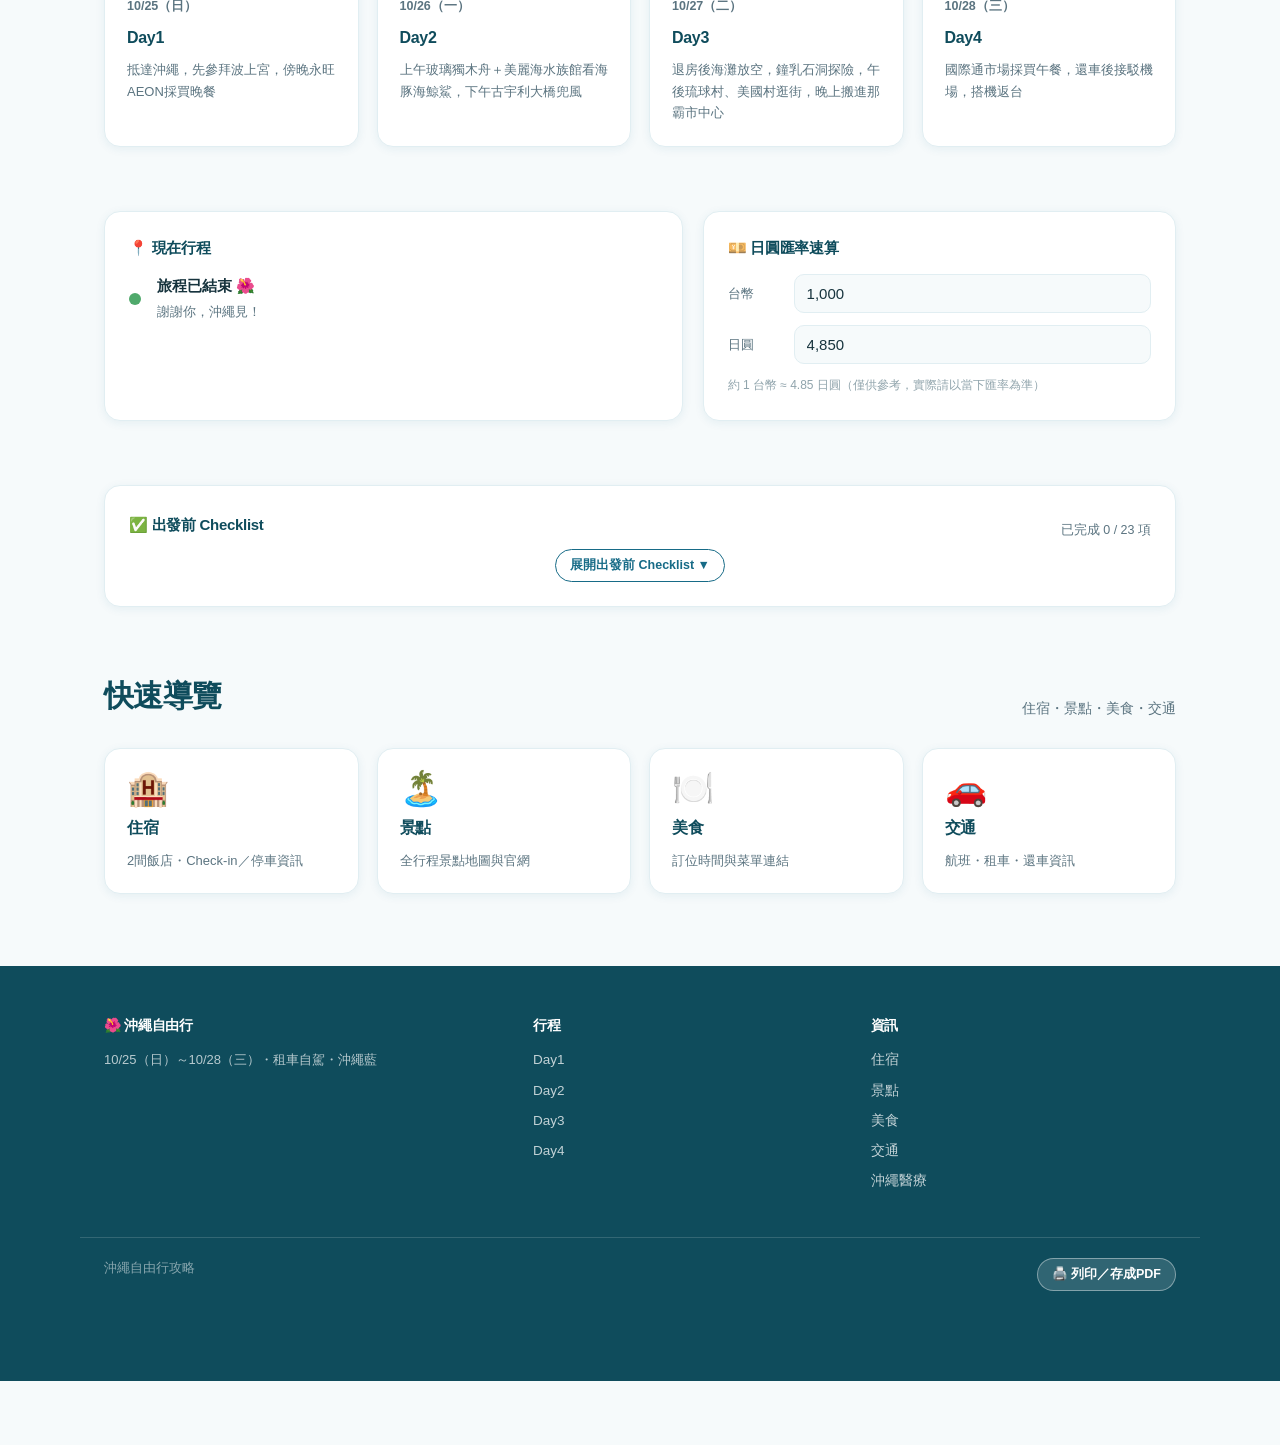
==== commit 95511d7e: "Add files via upload" ====
--- a/index.html
+++ b/index.html
@@ -38,6 +38,18 @@
       <a class="btn btn-ghost" href="https://www.vjw.digital.go.jp/main/#/vjwplo001" target="_blank" rel="noopener">🛂 日本入境 Visit Japan Web →</a>
       <a class="btn btn-ghost" href="https://www.locationsmart.org/?tag=_service_parking&lat=26.217006799735657&lon=127.68794225685427&z=19" target="_blank" rel="noopener">🅿️ 附近停車位置 →</a>
       <button class="btn btn-ghost" data-print>🖨️ 列印／存成PDF</button>
+    </div>
+  </div>
+</section>
+
+<section class="about-trip">
+  <div class="container">
+    <div class="about-img">
+      <img src="images/family-story.webp" alt="一家人沖繩旅行插畫" loading="lazy">
+    </div>
+    <div class="about-text">
+      <h2>這趟旅程</h2>
+      <p>每一趟旅行，都是一家人的共同回憶。<br>一起走過沖繩的大海、夕陽、街道與美食。</p>
     </div>
   </div>
 </section>
--- a/assets/style.css
+++ b/assets/style.css
@@ -712,6 +712,38 @@
 @media (max-width: 680px) {
   .med-table { font-size: 12.5px; }
   .med-table th, .med-table td { padding: 9px 10px; }
+}
+
+/* ---------------- About This Trip ---------------- */
+.about-trip {
+  background: #FFFDF9;
+  padding: 72px 0;
+}
+.about-trip .container {
+  display: grid;
+  grid-template-columns: 1fr 1fr;
+  gap: 56px;
+  align-items: center;
+}
+.about-trip .about-img img {
+  width: 100%;
+  border-radius: var(--radius-lg);
+  box-shadow: var(--shadow-md);
+}
+.about-trip .about-text h2 {
+  font-size: clamp(24px, 3vw, 30px);
+  margin-bottom: 18px;
+}
+.about-trip .about-text p {
+  font-size: 15.5px;
+  line-height: 1.9;
+  color: var(--color-text-muted);
+  margin-bottom: 0;
+}
+
+@media (max-width: 860px) {
+  .about-trip .container { grid-template-columns: 1fr; gap: 28px; }
+  .about-trip .about-img { order: -1; }
 }
 
 /* ---------------- Responsive ---------------- */
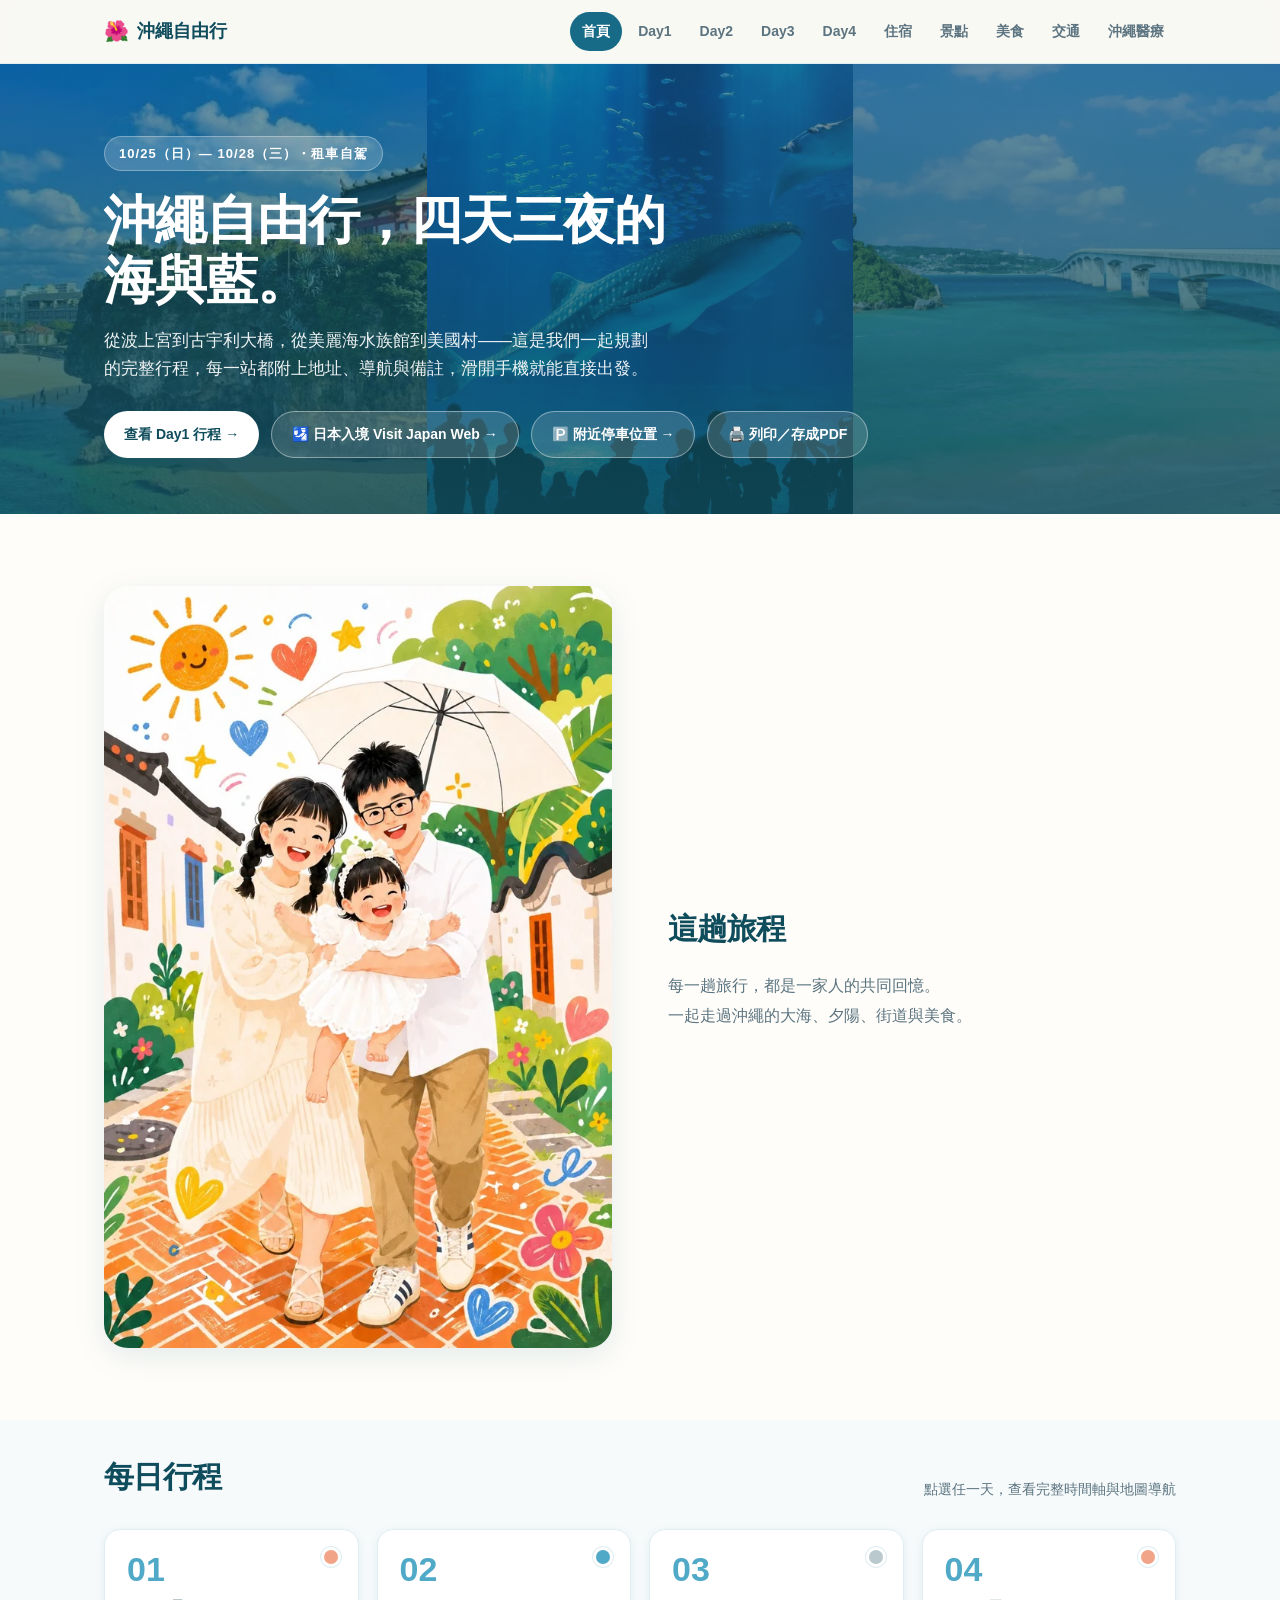
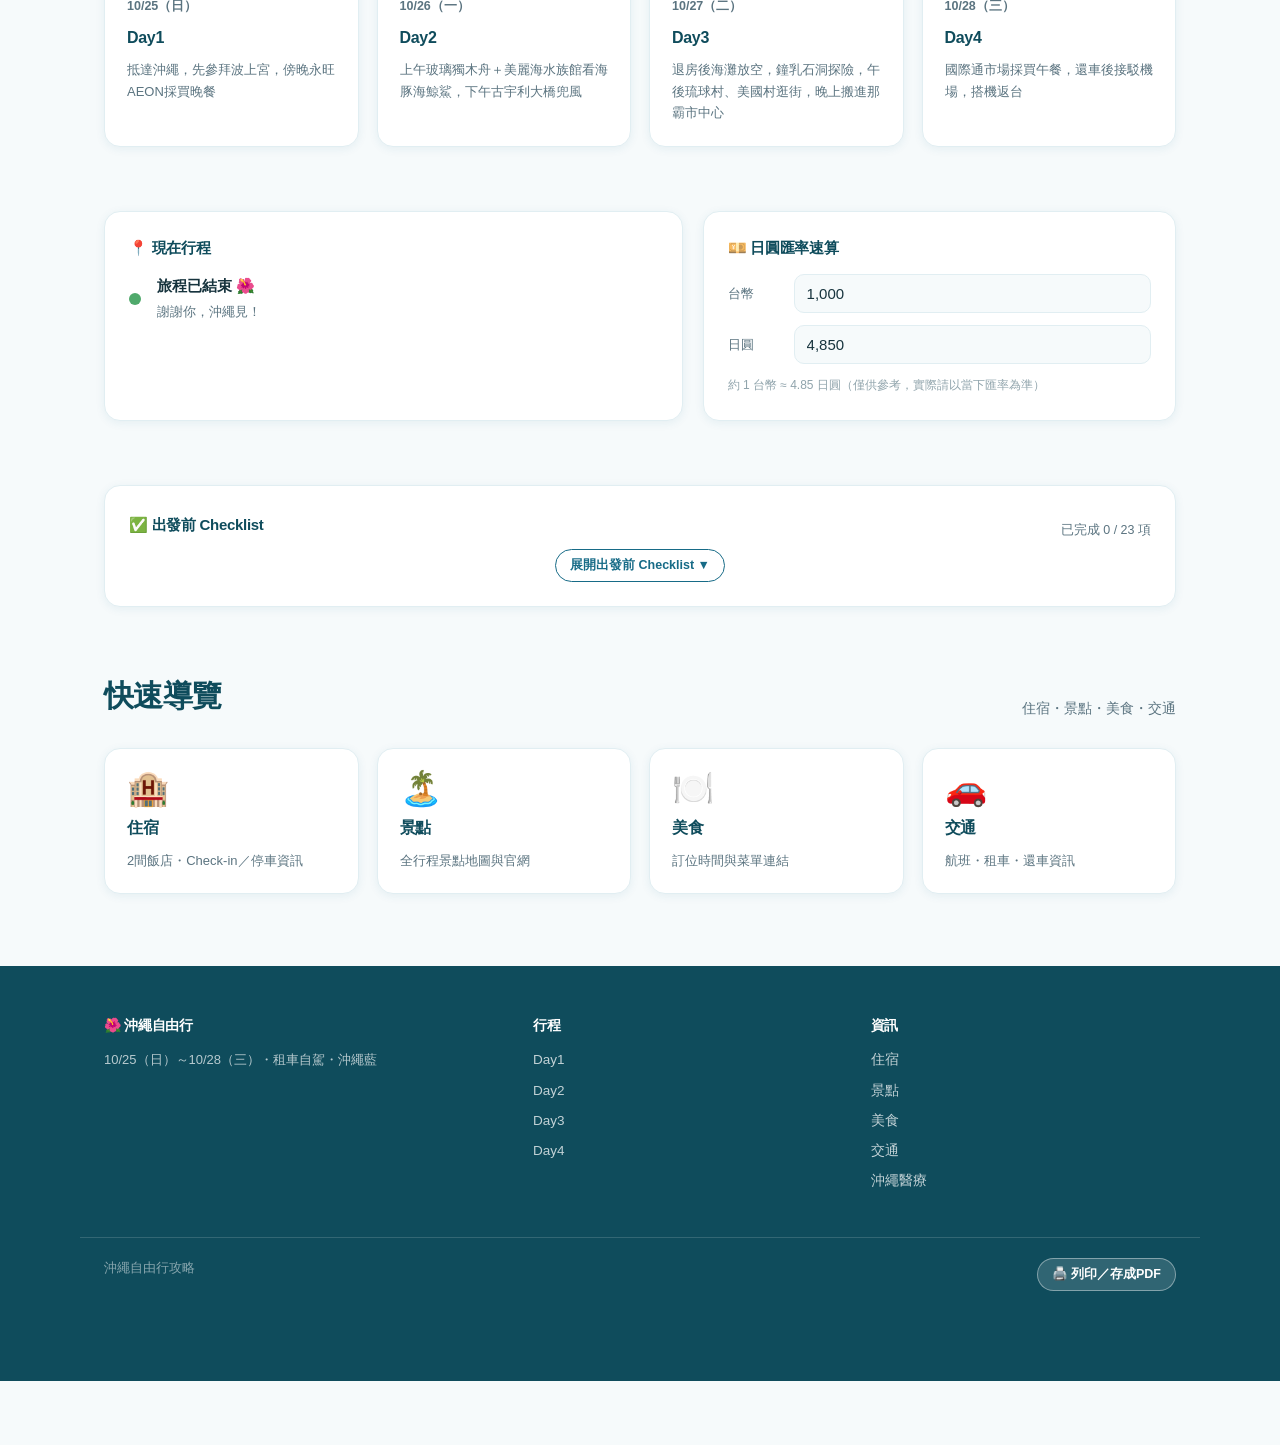
==== commit c46dabe5: "Add files via upload" ====
--- a/index.html
+++ b/index.html
@@ -28,7 +28,13 @@
   </div>
 </header>
 
-<section class="hero">
+<section class="hero collage-hero">
+  <div class="collage-bg" style="--collage-cols:3">
+    <img src="images/naminoue-shrine.webp" alt="波上宮" loading="lazy">
+    <img src="images/churaumi-aquarium.webp" alt="美麗海水族館" loading="lazy">
+    <img src="images/kouri-bridge.webp" alt="古宇利大橋" loading="lazy">
+  </div>
+  <div class="collage-gradient"></div>
   <div class="container">
     <span class="hero-eyebrow">10/25（日）— 10/28（三）・租車自駕</span>
     <h1>沖繩自由行，四天三夜的<br>海與藍。</h1>
--- a/assets/style.css
+++ b/assets/style.css
@@ -212,6 +212,41 @@
   line-height: 1.4;
 }
 .hero-day-hero .meal-strip b { display:block; font-size: 11px; opacity: .8; font-weight:600; margin-bottom:2px;}
+
+/* ---------------- Collage Hero (照片拼貼底圖) ---------------- */
+.hero.collage-hero {
+  background: var(--color-primary);
+  position: relative;
+  overflow: hidden;
+}
+.collage-bg {
+  position: absolute;
+  inset: 0;
+  z-index: 0;
+  display: grid;
+  grid-template-columns: repeat(var(--collage-cols, 6), 1fr);
+  grid-template-rows: repeat(var(--collage-rows, 1), 1fr);
+}
+.collage-bg img {
+  width: 100%;
+  height: 100%;
+  object-fit: cover;
+  display: block;
+}
+.collage-gradient {
+  position: absolute;
+  inset: 0;
+  z-index: 1;
+  background: linear-gradient(180deg, rgba(15,76,92,.55) 0%, rgba(15,76,92,.72) 55%, rgba(15,76,92,.88) 100%);
+}
+.hero.collage-hero .container { position: relative; z-index: 2; }
+
+@media (max-width: 760px) {
+  .collage-bg {
+    grid-template-columns: repeat(var(--collage-cols-mobile, var(--collage-cols, 3)), 1fr);
+    grid-template-rows: repeat(var(--collage-rows-mobile, var(--collage-rows, 1)), 1fr);
+  }
+}
 
 /* ---------------- Buttons ---------------- */
 .btn {
